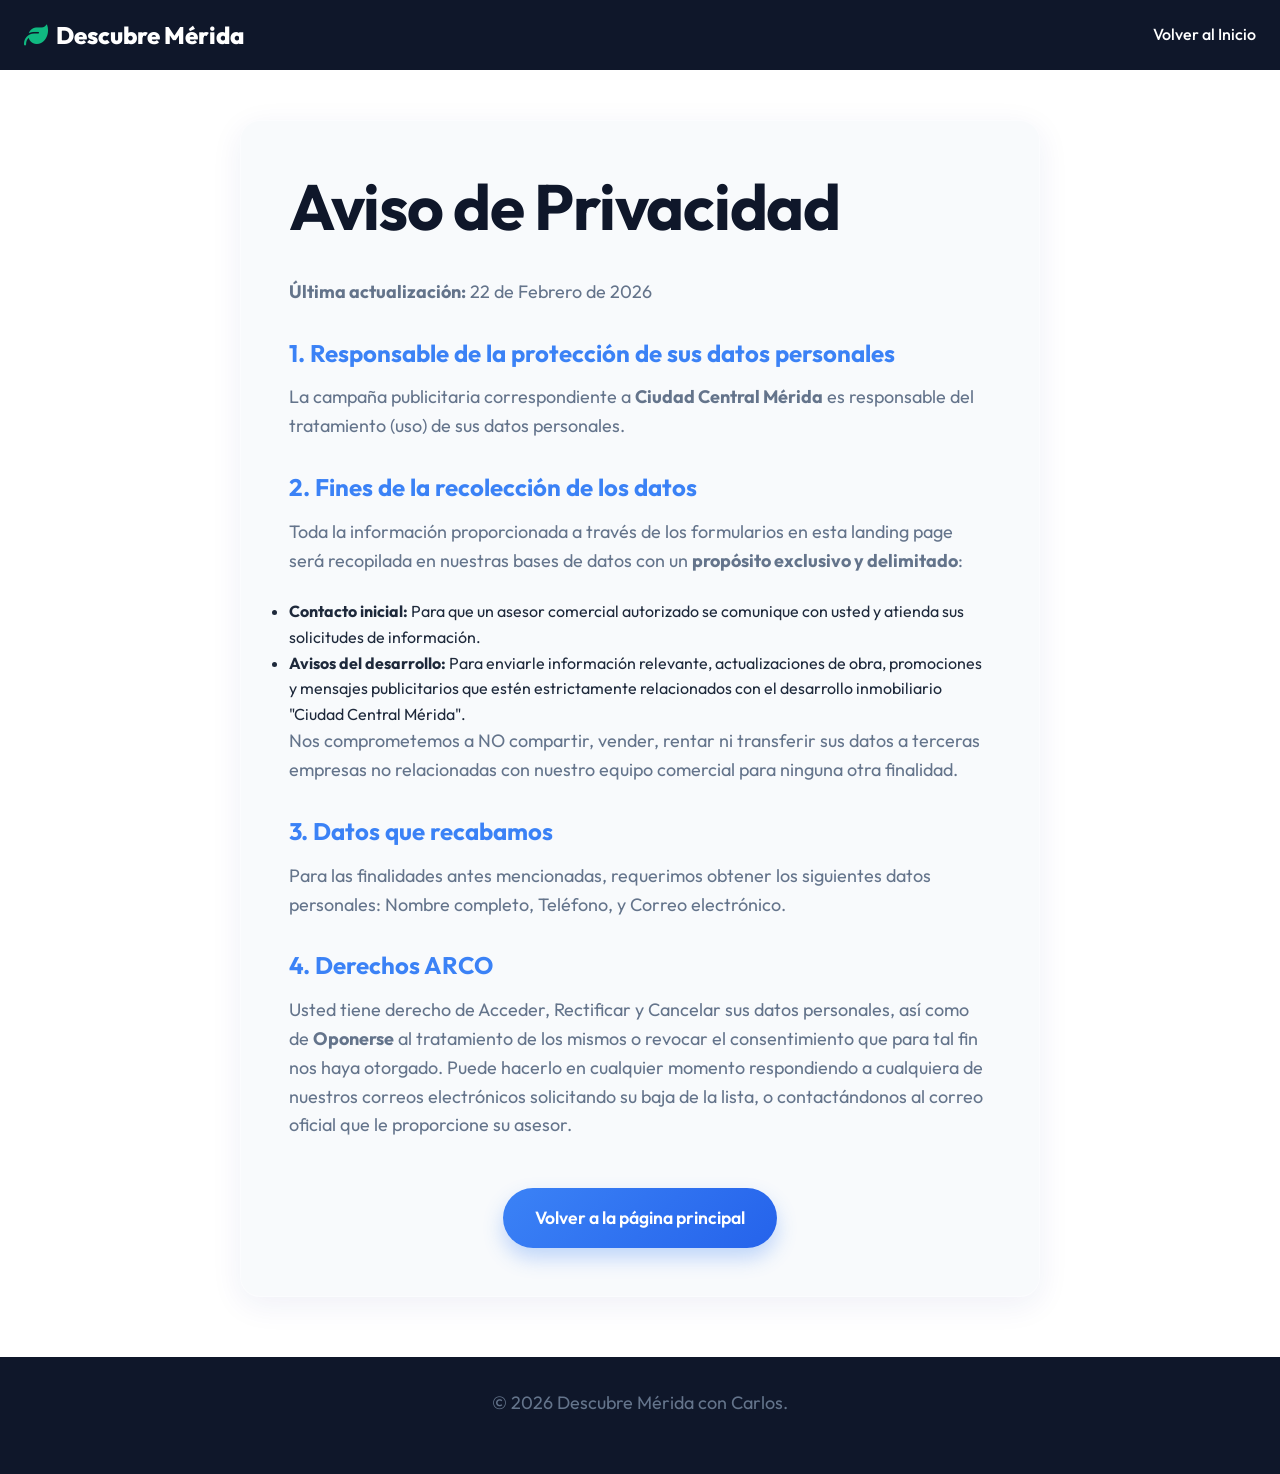
==== privacy.html @ 47a25b31 "Creacion del proyecto" ====
<!DOCTYPE html>
<html lang="es">

<head>
    <meta charset="UTF-8">
    <meta name="viewport" content="width=device-width, initial-scale=1.0">
    <title>Aviso de Privacidad - Descubre Mérida con Carlos</title>
    <!-- Fonts -->
    <link href="https://fonts.googleapis.com/css2?family=Outfit:wght@300;400;500;600;700;800&display=swap"
        rel="stylesheet">
    <link rel="stylesheet" href="assets/css/styles.css">
    <link rel="stylesheet" href="https://cdnjs.cloudflare.com/ajax/libs/font-awesome/6.4.0/css/all.min.css">
</head>

<body>

    <!-- Navigation -->
    <nav class="navbar" style="background: var(--primary);">
        <div class="container">
            <a href="index.html" class="logo">
                <i class="fa-solid fa-leaf" style="color: var(--accent);"></i>
                Descubre Mérida
            </a>
            <ul class="nav-links">
                <li><a href="index.html">Volver al Inicio</a></li>
            </ul>
        </div>
    </nav>

    <!-- Legal Content -->
    <section class="legal-page">
        <div class="container">
            <div class="legal-content glass" style="padding: 3rem; background: var(--background);">
                <h1>Aviso de Privacidad</h1>
                <p><strong>Última actualización:</strong> 22 de Febrero de 2026</p>

                <h2>1. Responsable de la protección de sus datos personales</h2>
                <p>La campaña publicitaria correspondiente a <strong>Ciudad Central Mérida</strong> es responsable del
                    tratamiento (uso) de sus datos personales. </p>

                <h2>2. Fines de la recolección de los datos</h2>
                <p>Toda la información proporcionada a través de los formularios en esta landing page será recopilada en
                    nuestras bases de datos con un <strong>propósito exclusivo y delimitado</strong>:</p>
                <ul>
                    <li><strong>Contacto inicial:</strong> Para que un asesor comercial autorizado se comunique con
                        usted y atienda sus solicitudes de información.</li>
                    <li><strong>Avisos del desarrollo:</strong> Para enviarle información relevante, actualizaciones de
                        obra, promociones y mensajes publicitarios que estén estrictamente relacionados con el
                        desarrollo inmobiliario "Ciudad Central Mérida".</li>
                </ul>
                <p>Nos comprometemos a NO compartir, vender, rentar ni transferir sus datos a terceras empresas no
                    relacionadas con nuestro equipo comercial para ninguna otra finalidad.</p>

                <h2>3. Datos que recabamos</h2>
                <p>Para las finalidades antes mencionadas, requerimos obtener los siguientes datos personales: Nombre
                    completo, Teléfono, y Correo electrónico.</p>

                <h2>4. Derechos ARCO</h2>
                <p>Usted tiene derecho de <string>Acceder, Rectificar y Cancelar</string> sus datos personales, así como
                    de <strong>Oponerse</strong> al tratamiento de los mismos o revocar el consentimiento que para tal
                    fin nos haya otorgado. Puede hacerlo en cualquier momento respondiendo a cualquiera de nuestros
                    correos electrónicos solicitando su baja de la lista, o contactándonos al correo oficial que le
                    proporcione su asesor.</p>

                <div style="margin-top: 3rem; text-align: center;">
                    <a href="index.html" class="btn btn-primary">Volver a la página principal</a>
                </div>
            </div>
        </div>
    </section>

    <footer style="padding-top: 2rem;">
        <div class="container">
            <div class="footer-bottom" style="border: none; padding-top: 0;">
                <p>&copy; 2026 Descubre Mérida con Carlos.</p>
            </div>
        </div>
    </footer>

</body>

</html>
---- assets/css/styles.css ----
:root {
  --primary: #0f172a;
  /* Deep Slate */
  --secondary: #3b82f6;
  /* Vibrant Blue */
  --accent: #10b981;
  /* Premium Green */
  --background: #f8fafc;
  /* Light Slate */
  --surface: #ffffff;
  --text-main: #1e293b;
  --text-light: #64748b;
  --glass-bg: rgba(255, 255, 255, 0.85);
  --glass-border: rgba(255, 255, 255, 0.4);
  --glass-shadow: 0 8px 32px 0 rgba(31, 38, 135, 0.07);

  --font-main: "Outfit", sans-serif;
}

* {
  margin: 0;
  padding: 0;
  box-sizing: border-box;
}

html {
  scroll-behavior: smooth;
}

body {
  font-family: var(--font-main);
  background-color: var(--background);
  color: var(--text-main);
  line-height: 1.6;
  overflow-x: hidden;
}

/* Typography */
h1,
h2,
h3,
h4 {
  font-weight: 700;
  line-height: 1.2;
}

h1 {
  font-size: clamp(2.5rem, 5vw, 4.5rem);
  letter-spacing: -0.02em;
}

h2 {
  font-size: clamp(2rem, 4vw, 3rem);
  margin-bottom: 1rem;
}

h3 {
  font-size: 1.5rem;
  margin-bottom: 0.75rem;
}

p {
  font-size: 1.125rem;
  color: var(--text-light);
  margin-bottom: 1.5rem;
}

/* Utilities */
.container {
  width: 100%;
  max-width: 1280px;
  margin: 0 auto;
  padding: 0 1.5rem;
}

.section {
  padding: 6rem 0;
}

.text-center {
  text-align: center;
}

/* Buttons */
.btn {
  display: inline-block;
  padding: 1rem 2rem;
  border-radius: 50px;
  font-weight: 600;
  text-decoration: none;
  transition: all 0.3s ease;
  cursor: pointer;
  border: none;
  font-size: 1.1rem;
}

.btn-primary {
  background: linear-gradient(135deg, var(--secondary), #2563eb);
  color: white;
  box-shadow: 0 10px 20px rgba(59, 130, 246, 0.3);
}

.btn-primary:hover {
  transform: translateY(-3px);
  box-shadow: 0 15px 25px rgba(59, 130, 246, 0.4);
}

.btn-outline {
  border: 2px solid white;
  color: white;
  background: transparent;
}

.btn-outline:hover {
  background: white;
  color: var(--primary);
}

/* Glassmorphism Classes */
.glass {
  background: var(--glass-bg);
  backdrop-filter: blur(12px);
  -webkit-backdrop-filter: blur(12px);
  border: 1px solid var(--glass-border);
  box-shadow: var(--glass-shadow);
  border-radius: 20px;
}

/* Navbar */
.navbar {
  position: fixed;
  top: 0;
  width: 100%;
  z-index: 1000;
  padding: 1rem 0;
  transition: all 0.3s ease;
}

.navbar.scrolled {
  background: rgba(255, 255, 255, 0.95);
  backdrop-filter: blur(10px);
  box-shadow: 0 4px 6px rgba(0, 0, 0, 0.05);
  padding: 0.75rem 0;
}

.navbar .container {
  display: flex;
  justify-content: space-between;
  align-items: center;
}

.logo {
  font-size: 1.5rem;
  font-weight: 800;
  color: white;
  text-decoration: none;
  display: flex;
  align-items: center;
  gap: 0.5rem;
}

.navbar.scrolled .logo {
  color: var(--primary);
}

.nav-links {
  display: flex;
  gap: 2rem;
  list-style: none;
}

.nav-links a {
  text-decoration: none;
  color: white;
  font-weight: 500;
  transition: color 0.3s ease;
}

.navbar.scrolled .nav-links a {
  color: var(--text-main);
}

.nav-links a:hover {
  color: var(--accent);
}

.mobile-menu-btn {
  display: none;
  background: none;
  border: none;
  color: white;
  font-size: 1.5rem;
  cursor: pointer;
}

.navbar.scrolled .mobile-menu-btn {
  color: var(--primary);
}

/* Hero Section */
.hero {
  min-height: 100vh;
  display: flex;
  align-items: center;
  position: relative;
  padding-top: 80px;
  background-image: url("../images/hero-bg.webp");
  /* To be generated */
  background-size: cover;
  background-position: center;
  background-attachment: fixed;
  color: white;
}

.hero-overlay {
  position: absolute;
  top: 0;
  left: 0;
  width: 100%;
  height: 100%;
  background: linear-gradient(to right,
      rgba(15, 23, 42, 0.9) 0%,
      rgba(15, 23, 42, 0.4) 100%);
  z-index: 1;
}

.hero .container {
  position: relative;
  z-index: 2;
  max-width: 800px;
  margin: 0;
  /* Align left */
}

.hero h1 {
  margin-bottom: 1.5rem;
}

.hero p {
  color: rgba(255, 255, 255, 0.9);
  font-size: 1.25rem;
  max-width: 600px;
  margin-bottom: 2rem;
}

.hero-buttons {
  display: flex;
  gap: 1rem;
}

/* Features/Benefits */
.features-grid {
  display: grid;
  grid-template-columns: repeat(auto-fit, minmax(250px, 1fr));
  gap: 2rem;
  margin-top: 3rem;
}

.feature-card {
  padding: 2.5rem 2rem;
  text-align: center;
  transition: transform 0.3s ease;
}

.feature-card:hover {
  transform: translateY(-10px);
}

.feature-icon {
  width: 60px;
  height: 60px;
  background: rgba(59, 130, 246, 0.1);
  color: var(--secondary);
  border-radius: 50%;
  display: flex;
  align-items: center;
  justify-content: center;
  font-size: 1.5rem;
  margin: 0 auto 1.5rem;
}

/* Amenities Section */
.amenities {
  background: var(--primary);
  color: white;
}

.amenities p {
  color: rgba(255, 255, 255, 0.7);
}

.amenities-grid {
  display: grid;
  grid-template-columns: repeat(auto-fit, minmax(280px, 1fr));
  gap: 1.5rem;
  margin-top: 4rem;
}

.amenity-card {
  position: relative;
  border-radius: 15px;
  overflow: hidden;
  aspect-ratio: 4/3;
  /* group-hover styling omitted for valid CSS */
}

.amenity-card img {
  width: 100%;
  height: 100%;
  object-fit: cover;
  transition: transform 0.5s ease;
}

.amenity-card:hover img {
  transform: scale(1.1);
}

.amenity-overlay {
  position: absolute;
  inset: 0;
  background: linear-gradient(to top, rgba(0, 0, 0, 0.8) 0%, transparent 60%);
  display: flex;
  align-items: flex-end;
  padding: 1.5rem;
}

.amenity-overlay h4 {
  color: white;
  margin: 0;
  font-size: 1.2rem;
}

/* Location Section */
.location-content {
  display: grid;
  grid-template-columns: 1fr 1fr;
  gap: 4rem;
  align-items: center;
  margin-top: 3rem;
}

.location-img {
  border-radius: 20px;
  width: 100%;
  box-shadow: 0 20px 40px rgba(0, 0, 0, 0.1);
}

.location-list {
  list-style: none;
  margin-top: 2rem;
}

.location-list li {
  display: flex;
  align-items: center;
  gap: 1rem;
  margin-bottom: 1rem;
  font-size: 1.1rem;
}

.location-list i {
  color: var(--accent);
}

/* Contact/Form Section */
.contact-section {
  background: linear-gradient(135deg, #f1f5f9 0%, #e2e8f0 100%);
  position: relative;
  overflow: hidden;
}

.contact-wrap {
  display: grid;
  grid-template-columns: 1fr 1fr;
  gap: 4rem;
  align-items: center;
}

.contact-form {
  padding: 3rem;
}

.form-group {
  margin-bottom: 1.5rem;
}

.form-group label {
  display: block;
  margin-bottom: 0.5rem;
  font-weight: 500;
  color: var(--text-main);
}

.form-control {
  width: 100%;
  padding: 1rem 1.5rem;
  border: 1px solid rgba(0, 0, 0, 0.1);
  border-radius: 10px;
  background: rgba(255, 255, 255, 0.9);
  font-family: inherit;
  font-size: 1rem;
  transition: all 0.3s ease;
}

.form-control:focus {
  outline: none;
  border-color: var(--secondary);
  box-shadow: 0 0 0 4px rgba(59, 130, 246, 0.1);
}

/* Legal Pages Standard Layout */
.legal-page {
  padding-top: 120px;
  padding-bottom: 60px;
  background: white;
}

.legal-content {
  max-width: 800px;
  margin: 0 auto;
}

.legal-content h1 {
  margin-bottom: 2rem;
  color: var(--primary);
}

.legal-content h2 {
  font-size: 1.5rem;
  margin-top: 2rem;
  margin-bottom: 1rem;
  color: var(--secondary);
}

/* Footer */
footer {
  background: var(--primary);
  color: white;
  padding: 4rem 0 2rem;
}

.footer-grid {
  display: grid;
  grid-template-columns: repeat(auto-fit, minmax(200px, 1fr));
  gap: 3rem;
  margin-bottom: 3rem;
}

.footer-col h4 {
  margin-bottom: 1.5rem;
  color: white;
}

.footer-links {
  list-style: none;
}

.footer-links li {
  margin-bottom: 0.75rem;
}

.footer-links a {
  color: rgba(255, 255, 255, 0.7);
  text-decoration: none;
  transition: color 0.3s ease;
}

.footer-links a:hover {
  color: white;
}

.footer-bottom {
  text-align: center;
  padding-top: 2rem;
  border-top: 1px solid rgba(255, 255, 255, 0.1);
  color: rgba(255, 255, 255, 0.5);
  font-size: 0.9rem;
}

/* Pricing Section */
.pricing-grid {
  display: grid;
  grid-template-columns: repeat(auto-fit, minmax(300px, 1fr));
  gap: 2.5rem;
  margin-top: 3rem;
  align-items: center;
}

.pricing-card {
  padding: 3rem 2rem;
  border-radius: 20px;
  text-align: center;
  transition: all 0.4s cubic-bezier(0.175, 0.885, 0.32, 1.275);
  position: relative;
  overflow: hidden;
  display: flex;
  flex-direction: column;
  height: 100%;
}

.pricing-card:hover {
  transform: translateY(-15px);
  box-shadow: 0 20px 40px rgba(59, 130, 246, 0.15);
}

.pricing-card.highlighted {
  border: 2px solid var(--secondary);
  transform: scale(1.05);
  box-shadow: 0 15px 35px rgba(59, 130, 246, 0.1);
}

.pricing-card.highlighted:hover {
  transform: scale(1.05) translateY(-10px);
}

.pricing-header {
  margin-bottom: 1rem;
}

.pricing-badge {
  display: inline-block;
  font-size: 0.85rem;
  font-weight: 700;
  letter-spacing: 1px;
  color: var(--text-light);
  margin-bottom: 0.5rem;
}

.pricing-badge.highlighted-text {
  color: var(--secondary);
}

.pricing-card h3 {
  font-size: 2.5rem;
  margin-bottom: 0;
  color: var(--primary);
}

.pricing-card h3.highlighted-text {
  color: var(--secondary);
}

.pricing-details {
  margin: 1.5rem 0 2rem;
  flex-grow: 1;
}

.price-label {
  font-size: 0.9rem;
  color: var(--text-light);
  margin-bottom: 0.2rem;
}

.price-value,
.monthly-value,
.financing-value {
  font-size: 1.8rem;
  color: var(--primary);
  margin-bottom: 0;
}

.price-value .currency,
.monthly-value .currency {
  font-size: 1rem;
  vertical-align: super;
  margin-left: 0.2rem;
  color: var(--text-light);
}

.divider {
  height: 1px;
  background: rgba(0, 0, 0, 0.05);
  margin: 1rem auto;
  width: 50%;
}

.pricing-action {
  margin-top: auto;
}

.pricing-btn {
  width: 100%;
  font-weight: 700;
  padding: 1.2rem;
}

/* Scroll Animations */
.reveal {
  opacity: 0;
  transform: translateY(30px);
  transition: all 0.8s ease-out;
}

.reveal.active {
  opacity: 1;
  transform: translateY(0);
}

/* Responsive */
@media (max-width: 900px) {

  .location-content,
  .contact-wrap {
    grid-template-columns: 1fr;
  }
}

@media (max-width: 768px) {
  .nav-links {
    position: absolute;
    top: 100%;
    left: 0;
    width: 100%;
    background: white;
    flex-direction: column;
    padding: 2rem;
    box-shadow: 0 10px 20px rgba(0, 0, 0, 0.1);
    clip-path: circle(0% at 100% 0);
    transition: all 0.4s ease-out;
    gap: 1.5rem;
  }

  .nav-links.active {
    clip-path: circle(150% at 100% 0);
  }

  .nav-links a {
    color: var(--text-main);
    font-size: 1.2rem;
  }

  .mobile-menu-btn {
    display: block;
  }

  .hero h1 {
    font-size: 2.5rem;
  }

  .hero-buttons {
    flex-direction: column;
  }
}
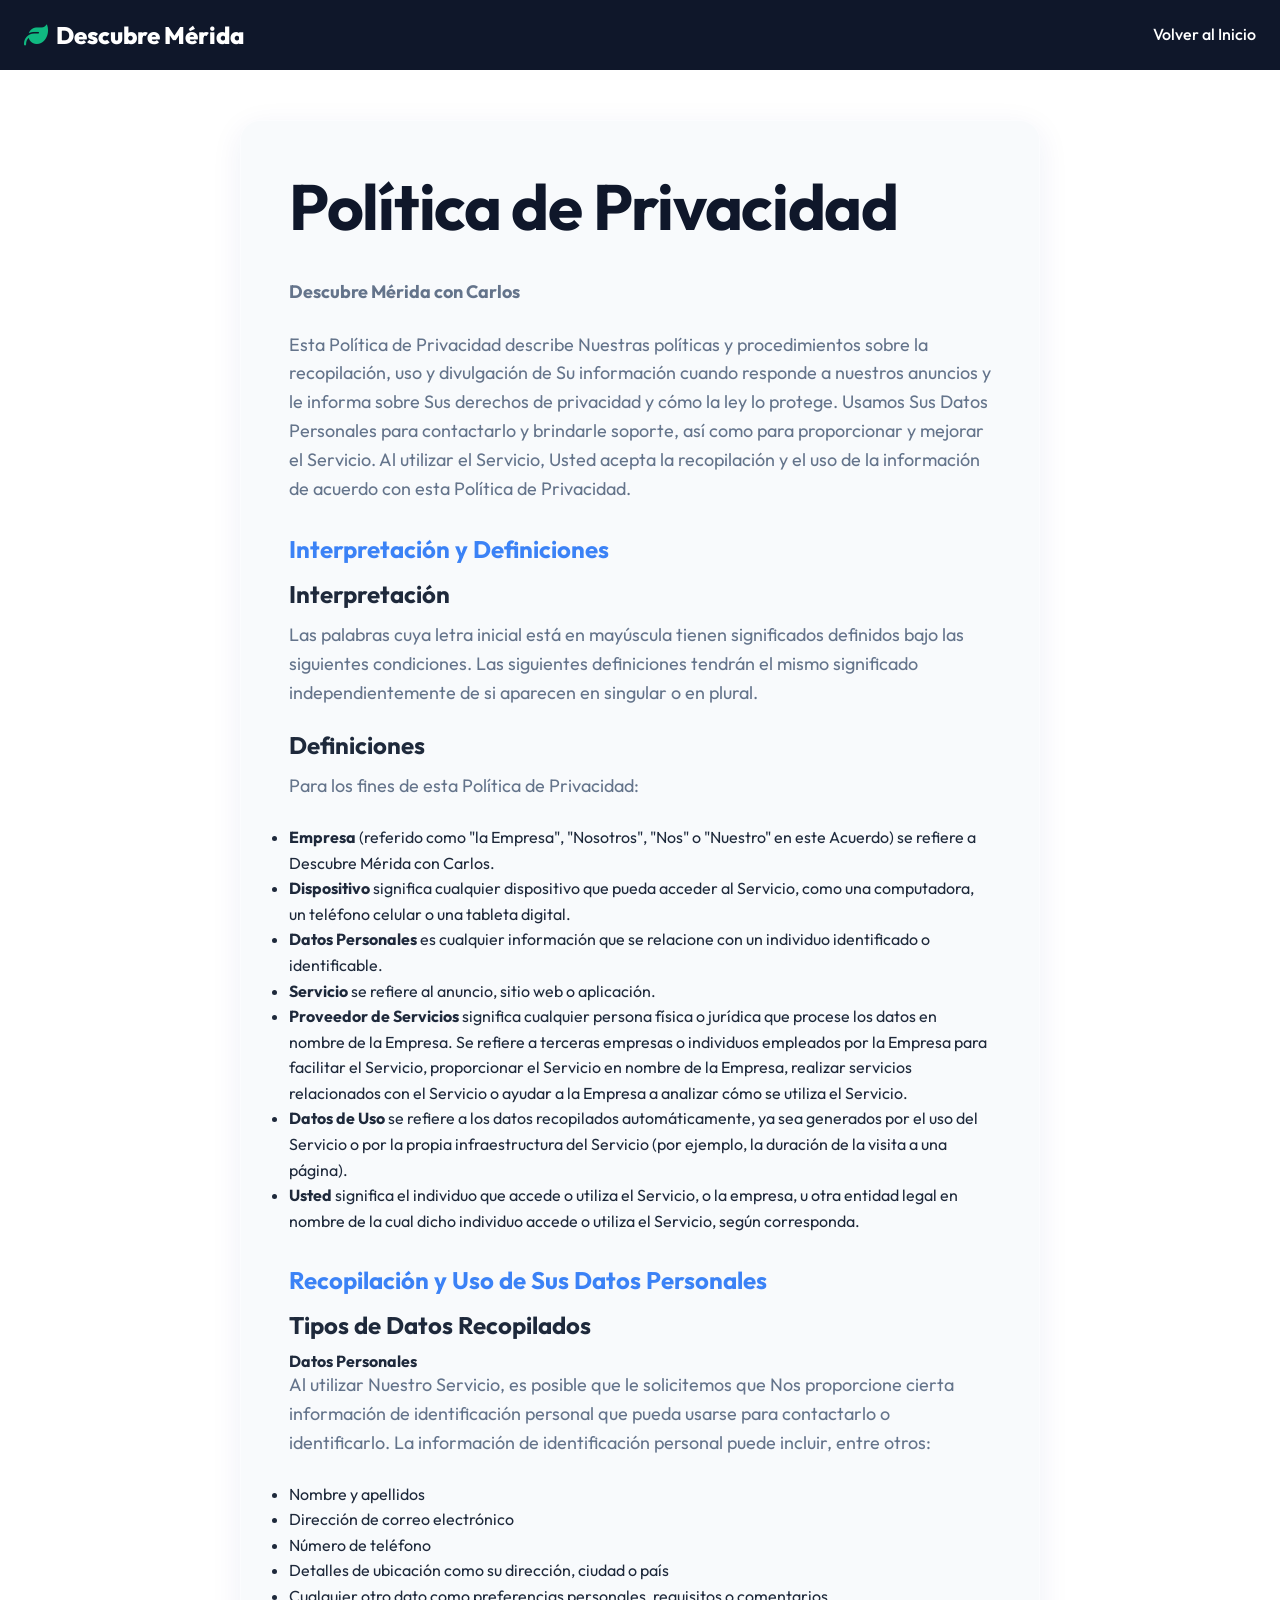
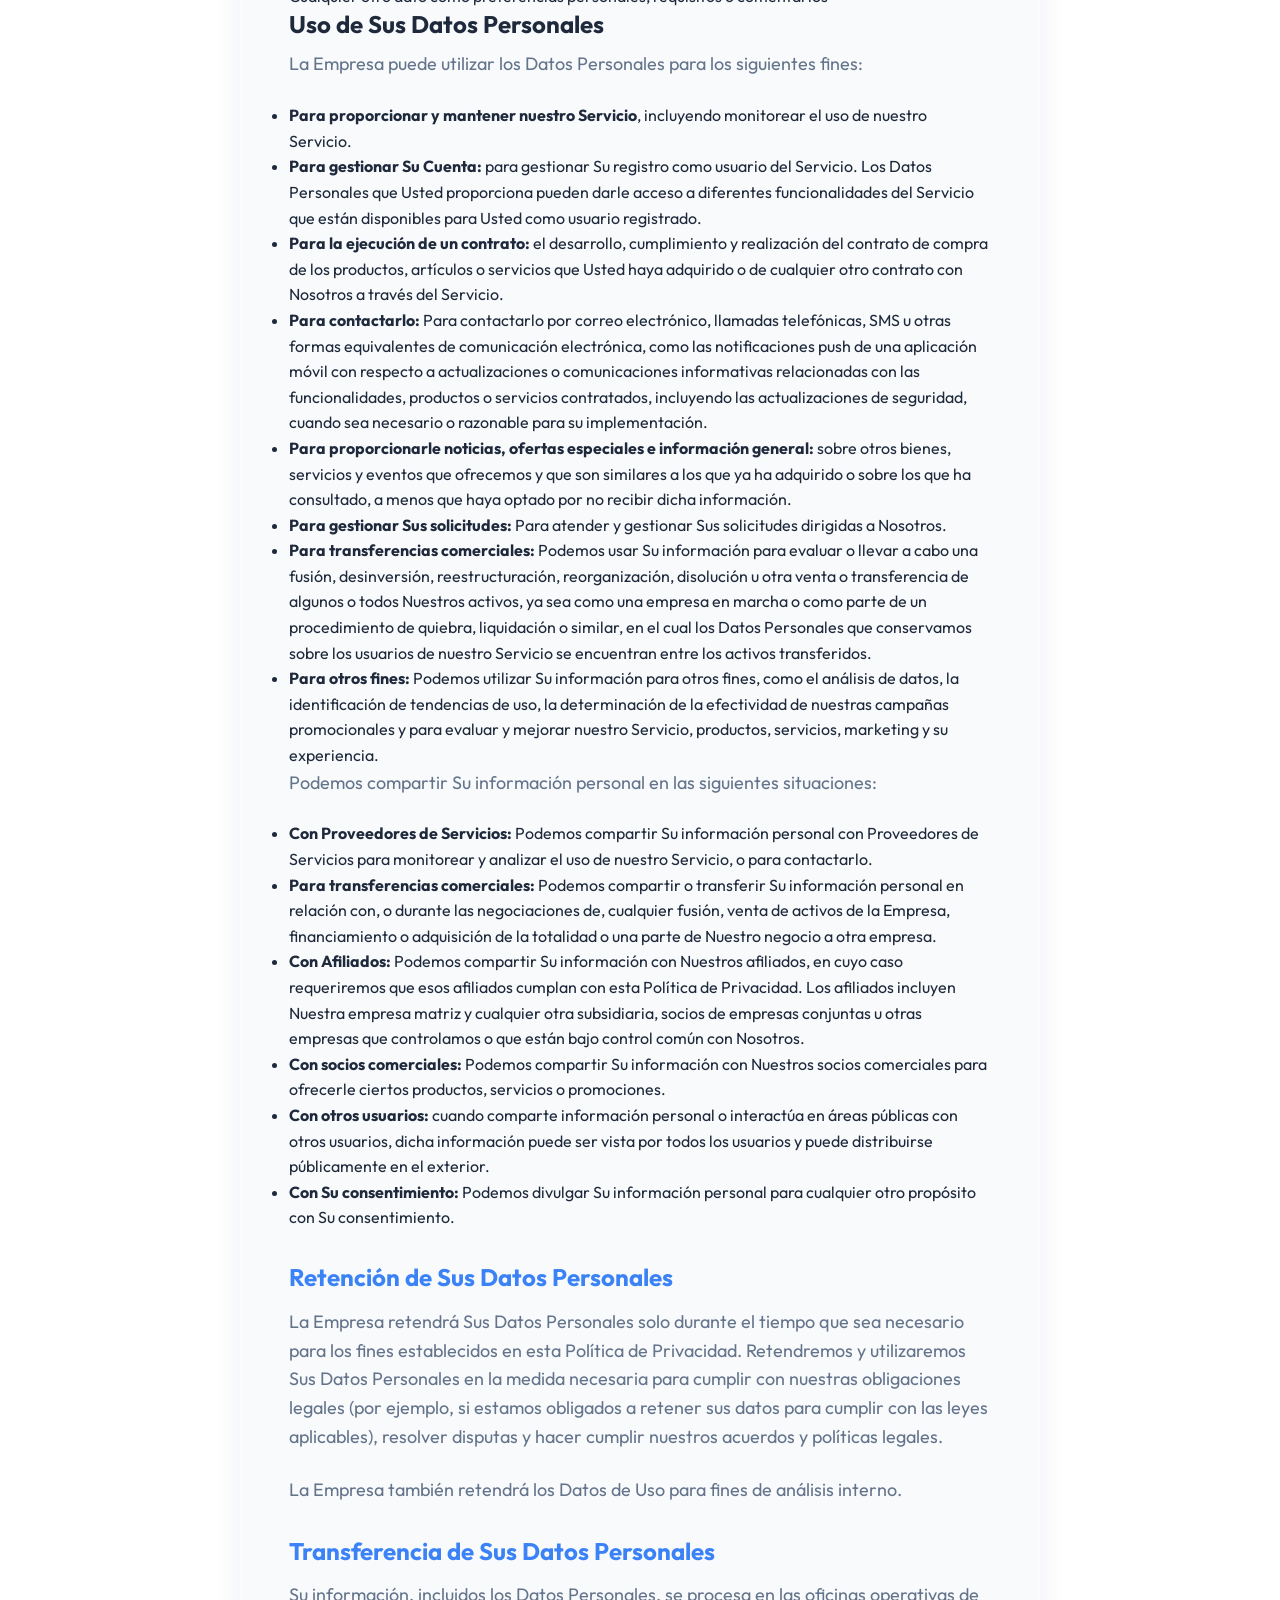
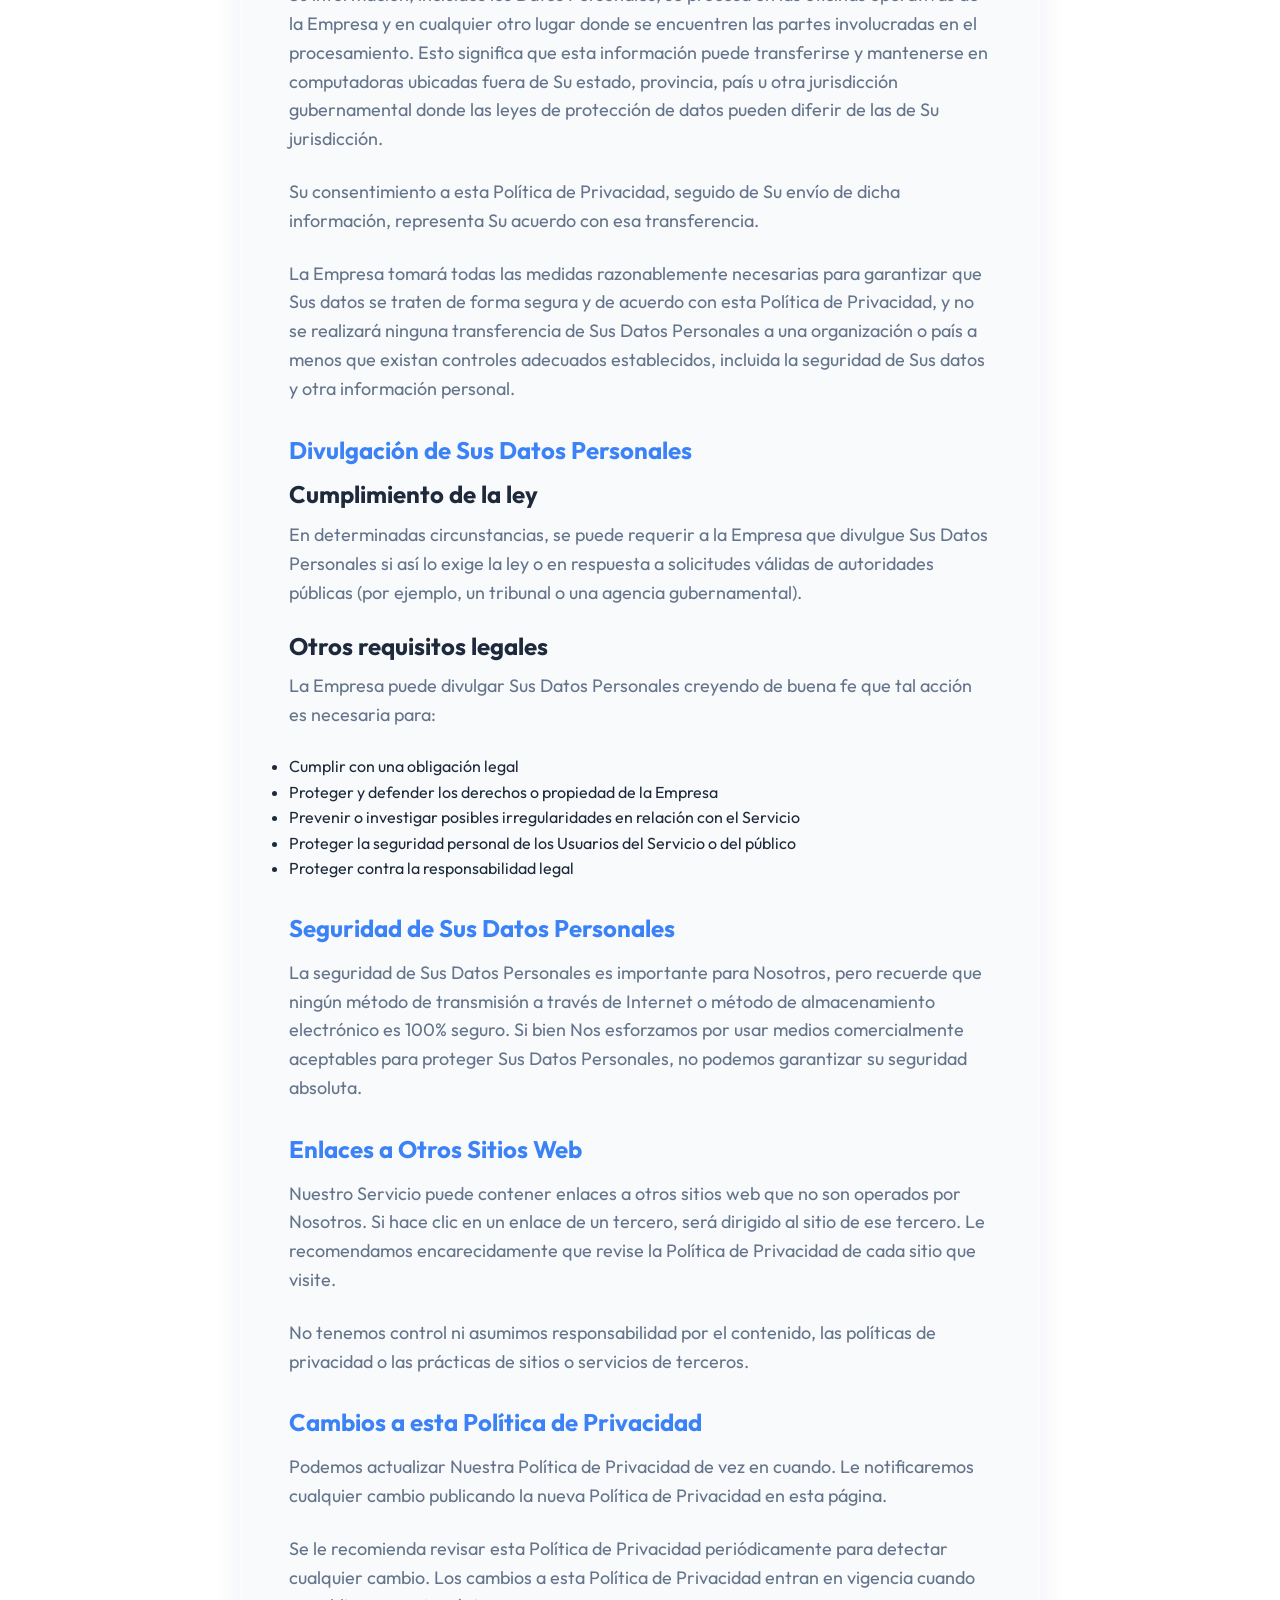
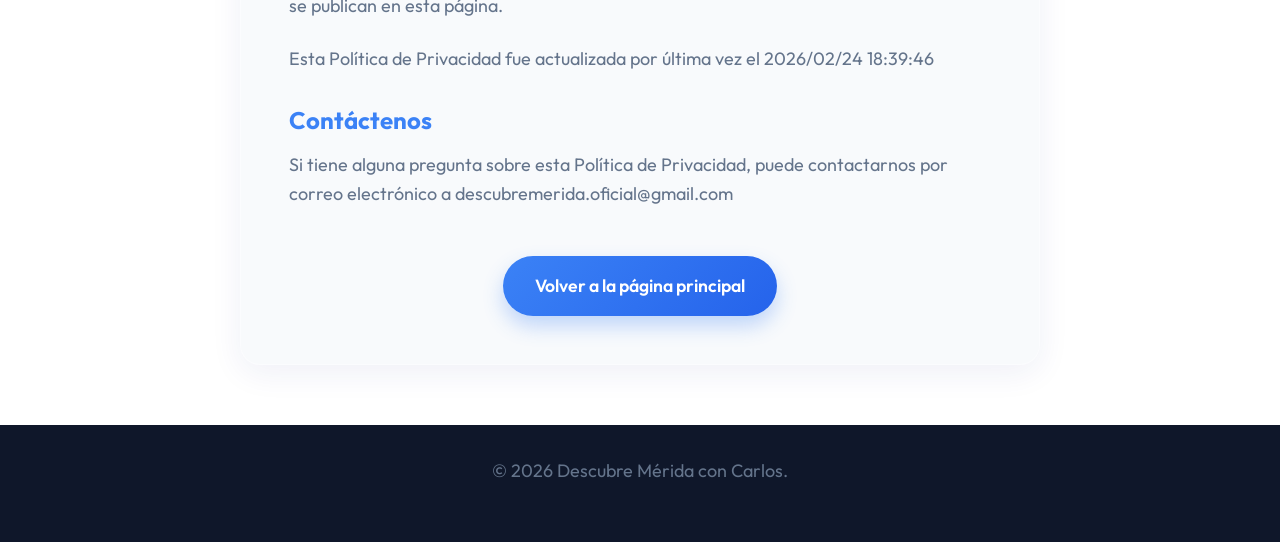
==== commit 8f91cf19: "Cambios" ====
--- a/privacy.html
+++ b/privacy.html
@@ -1,82 +1,211 @@
-<!DOCTYPE html>
+<!doctype html>
 <html lang="es">
 
 <head>
-    <meta charset="UTF-8">
-    <meta name="viewport" content="width=device-width, initial-scale=1.0">
-    <title>Aviso de Privacidad - Descubre Mérida con Carlos</title>
-    <!-- Fonts -->
-    <link href="https://fonts.googleapis.com/css2?family=Outfit:wght@300;400;500;600;700;800&display=swap"
-        rel="stylesheet">
-    <link rel="stylesheet" href="assets/css/styles.css">
-    <link rel="stylesheet" href="https://cdnjs.cloudflare.com/ajax/libs/font-awesome/6.4.0/css/all.min.css">
+  <meta charset="UTF-8" />
+  <meta name="viewport" content="width=device-width, initial-scale=1.0" />
+  <title>Aviso de Privacidad - Descubre Mérida con Carlos</title>
+  <!-- Fonts -->
+  <link href="https://fonts.googleapis.com/css2?family=Outfit:wght@300;400;500;600;700;800&display=swap"
+    rel="stylesheet" />
+  <link rel="stylesheet" href="assets/css/styles.css" />
+  <link rel="stylesheet" href="https://cdnjs.cloudflare.com/ajax/libs/font-awesome/6.4.0/css/all.min.css" />
 </head>
 
 <body>
-
-    <!-- Navigation -->
-    <nav class="navbar" style="background: var(--primary);">
-        <div class="container">
-            <a href="index.html" class="logo">
-                <i class="fa-solid fa-leaf" style="color: var(--accent);"></i>
-                Descubre Mérida
-            </a>
-            <ul class="nav-links">
-                <li><a href="index.html">Volver al Inicio</a></li>
-            </ul>
+  <!-- Navigation -->
+  <nav class="navbar" style="background: var(--primary)">
+    <div class="container">
+      <a href="index.html" class="logo">
+        <i class="fa-solid fa-leaf" style="color: var(--accent)"></i>
+        Descubre Mérida
+      </a>
+      <ul class="nav-links">
+        <li><a href="index.html">Volver al Inicio</a></li>
+      </ul>
+    </div>
+  </nav>
+
+  <!-- Legal Content -->
+  <section class="legal-page">
+    <div class="container">
+      <div class="legal-content glass" style="padding: 3rem; background: var(--background)">
+        <h1>Política de Privacidad</h1>
+        <p><strong>Descubre Mérida con Carlos</strong></p>
+
+        <p>Esta Política de Privacidad describe Nuestras políticas y procedimientos sobre la recopilación, uso y
+          divulgación de Su información cuando responde a nuestros anuncios y le informa sobre Sus derechos de
+          privacidad y cómo la ley lo protege. Usamos Sus Datos Personales para contactarlo y brindarle soporte, así
+          como para proporcionar y mejorar el Servicio. Al utilizar el Servicio, Usted acepta la recopilación y el uso
+          de la información de acuerdo con esta Política de Privacidad.</p>
+
+        <h2>Interpretación y Definiciones</h2>
+        <h3>Interpretación</h3>
+        <p>Las palabras cuya letra inicial está en mayúscula tienen significados definidos bajo las siguientes
+          condiciones. Las siguientes definiciones tendrán el mismo significado independientemente de si aparecen en
+          singular o en plural.</p>
+
+        <h3>Definiciones</h3>
+        <p>Para los fines de esta Política de Privacidad:</p>
+        <ul>
+          <li><strong>Empresa</strong> (referido como "la Empresa", "Nosotros", "Nos" o "Nuestro" en este Acuerdo) se
+            refiere a Descubre Mérida con Carlos.</li>
+          <li><strong>Dispositivo</strong> significa cualquier dispositivo que pueda acceder al Servicio, como una
+            computadora, un teléfono celular o una tableta digital.</li>
+          <li><strong>Datos Personales</strong> es cualquier información que se relacione con un individuo identificado
+            o identificable.</li>
+          <li><strong>Servicio</strong> se refiere al anuncio, sitio web o aplicación.</li>
+          <li><strong>Proveedor de Servicios</strong> significa cualquier persona física o jurídica que procese los
+            datos en nombre de la Empresa. Se refiere a terceras empresas o individuos empleados por la Empresa para
+            facilitar el Servicio, proporcionar el Servicio en nombre de la Empresa, realizar servicios relacionados con
+            el Servicio o ayudar a la Empresa a analizar cómo se utiliza el Servicio.</li>
+          <li><strong>Datos de Uso</strong> se refiere a los datos recopilados automáticamente, ya sea generados por el
+            uso del Servicio o por la propia infraestructura del Servicio (por ejemplo, la duración de la visita a una
+            página).</li>
+          <li><strong>Usted</strong> significa el individuo que accede o utiliza el Servicio, o la empresa, u otra
+            entidad legal en nombre de la cual dicho individuo accede o utiliza el Servicio, según corresponda.</li>
+        </ul>
+
+        <h2>Recopilación y Uso de Sus Datos Personales</h2>
+        <h3>Tipos de Datos Recopilados</h3>
+        <h4>Datos Personales</h4>
+        <p>Al utilizar Nuestro Servicio, es posible que le solicitemos que Nos proporcione cierta información de
+          identificación personal que pueda usarse para contactarlo o identificarlo. La información de identificación
+          personal puede incluir, entre otros:</p>
+        <ul>
+          <li>Nombre y apellidos</li>
+          <li>Dirección de correo electrónico</li>
+          <li>Número de teléfono</li>
+          <li>Detalles de ubicación como su dirección, ciudad o país</li>
+          <li>Cualquier otro dato como preferencias personales, requisitos o comentarios</li>
+        </ul>
+
+        <h3>Uso de Sus Datos Personales</h3>
+        <p>La Empresa puede utilizar los Datos Personales para los siguientes fines:</p>
+        <ul>
+          <li><strong>Para proporcionar y mantener nuestro Servicio</strong>, incluyendo monitorear el uso de nuestro
+            Servicio.</li>
+          <li><strong>Para gestionar Su Cuenta:</strong> para gestionar Su registro como usuario del Servicio. Los Datos
+            Personales que Usted proporciona pueden darle acceso a diferentes funcionalidades del Servicio que están
+            disponibles para Usted como usuario registrado.</li>
+          <li><strong>Para la ejecución de un contrato:</strong> el desarrollo, cumplimiento y realización del contrato
+            de compra de los productos, artículos o servicios que Usted haya adquirido o de cualquier otro contrato con
+            Nosotros a través del Servicio.</li>
+          <li><strong>Para contactarlo:</strong> Para contactarlo por correo electrónico, llamadas telefónicas, SMS u
+            otras formas equivalentes de comunicación electrónica, como las notificaciones push de una aplicación móvil
+            con respecto a actualizaciones o comunicaciones informativas relacionadas con las funcionalidades, productos
+            o servicios contratados, incluyendo las actualizaciones de seguridad, cuando sea necesario o razonable para
+            su implementación.</li>
+          <li><strong>Para proporcionarle noticias, ofertas especiales e información general:</strong> sobre otros
+            bienes, servicios y eventos que ofrecemos y que son similares a los que ya ha adquirido o sobre los que ha
+            consultado, a menos que haya optado por no recibir dicha información.</li>
+          <li><strong>Para gestionar Sus solicitudes:</strong> Para atender y gestionar Sus solicitudes dirigidas a
+            Nosotros.</li>
+          <li><strong>Para transferencias comerciales:</strong> Podemos usar Su información para evaluar o llevar a cabo
+            una fusión, desinversión, reestructuración, reorganización, disolución u otra venta o transferencia de
+            algunos o todos Nuestros activos, ya sea como una empresa en marcha o como parte de un procedimiento de
+            quiebra, liquidación o similar, en el cual los Datos Personales que conservamos sobre los usuarios de
+            nuestro Servicio se encuentran entre los activos transferidos.</li>
+          <li><strong>Para otros fines:</strong> Podemos utilizar Su información para otros fines, como el análisis de
+            datos, la identificación de tendencias de uso, la determinación de la efectividad de nuestras campañas
+            promocionales y para evaluar y mejorar nuestro Servicio, productos, servicios, marketing y su experiencia.
+          </li>
+        </ul>
+
+        <p>Podemos compartir Su información personal en las siguientes situaciones:</p>
+        <ul>
+          <li><strong>Con Proveedores de Servicios:</strong> Podemos compartir Su información personal con Proveedores
+            de Servicios para monitorear y analizar el uso de nuestro Servicio, o para contactarlo.</li>
+          <li><strong>Para transferencias comerciales:</strong> Podemos compartir o transferir Su información personal
+            en relación con, o durante las negociaciones de, cualquier fusión, venta de activos de la Empresa,
+            financiamiento o adquisición de la totalidad o una parte de Nuestro negocio a otra empresa.</li>
+          <li><strong>Con Afiliados:</strong> Podemos compartir Su información con Nuestros afiliados, en cuyo caso
+            requeriremos que esos afiliados cumplan con esta Política de Privacidad. Los afiliados incluyen Nuestra
+            empresa matriz y cualquier otra subsidiaria, socios de empresas conjuntas u otras empresas que controlamos o
+            que están bajo control común con Nosotros.</li>
+          <li><strong>Con socios comerciales:</strong> Podemos compartir Su información con Nuestros socios comerciales
+            para ofrecerle ciertos productos, servicios o promociones.</li>
+          <li><strong>Con otros usuarios:</strong> cuando comparte información personal o interactúa en áreas públicas
+            con otros usuarios, dicha información puede ser vista por todos los usuarios y puede distribuirse
+            públicamente en el exterior.</li>
+          <li><strong>Con Su consentimiento:</strong> Podemos divulgar Su información personal para cualquier otro
+            propósito con Su consentimiento.</li>
+        </ul>
+
+        <h2>Retención de Sus Datos Personales</h2>
+        <p>La Empresa retendrá Sus Datos Personales solo durante el tiempo que sea necesario para los fines establecidos
+          en esta Política de Privacidad. Retendremos y utilizaremos Sus Datos Personales en la medida necesaria para
+          cumplir con nuestras obligaciones legales (por ejemplo, si estamos obligados a retener sus datos para cumplir
+          con las leyes aplicables), resolver disputas y hacer cumplir nuestros acuerdos y políticas legales.</p>
+        <p>La Empresa también retendrá los Datos de Uso para fines de análisis interno.</p>
+
+        <h2>Transferencia de Sus Datos Personales</h2>
+        <p>Su información, incluidos los Datos Personales, se procesa en las oficinas operativas de la Empresa y en
+          cualquier otro lugar donde se encuentren las partes involucradas en el procesamiento. Esto significa que esta
+          información puede transferirse y mantenerse en computadoras ubicadas fuera de Su estado, provincia, país u
+          otra jurisdicción gubernamental donde las leyes de protección de datos pueden diferir de las de Su
+          jurisdicción.</p>
+        <p>Su consentimiento a esta Política de Privacidad, seguido de Su envío de dicha información, representa Su
+          acuerdo con esa transferencia.</p>
+        <p>La Empresa tomará todas las medidas razonablemente necesarias para garantizar que Sus datos se traten de
+          forma segura y de acuerdo con esta Política de Privacidad, y no se realizará ninguna transferencia de Sus
+          Datos Personales a una organización o país a menos que existan controles adecuados establecidos, incluida la
+          seguridad de Sus datos y otra información personal.</p>
+
+        <h2>Divulgación de Sus Datos Personales</h2>
+        <h3>Cumplimiento de la ley</h3>
+        <p>En determinadas circunstancias, se puede requerir a la Empresa que divulgue Sus Datos Personales si así lo
+          exige la ley o en respuesta a solicitudes válidas de autoridades públicas (por ejemplo, un tribunal o una
+          agencia gubernamental).</p>
+
+        <h3>Otros requisitos legales</h3>
+        <p>La Empresa puede divulgar Sus Datos Personales creyendo de buena fe que tal acción es necesaria para:</p>
+        <ul>
+          <li>Cumplir con una obligación legal</li>
+          <li>Proteger y defender los derechos o propiedad de la Empresa</li>
+          <li>Prevenir o investigar posibles irregularidades en relación con el Servicio</li>
+          <li>Proteger la seguridad personal de los Usuarios del Servicio o del público</li>
+          <li>Proteger contra la responsabilidad legal</li>
+        </ul>
+
+        <h2>Seguridad de Sus Datos Personales</h2>
+        <p>La seguridad de Sus Datos Personales es importante para Nosotros, pero recuerde que ningún método de
+          transmisión a través de Internet o método de almacenamiento electrónico es 100% seguro. Si bien Nos esforzamos
+          por usar medios comercialmente aceptables para proteger Sus Datos Personales, no podemos garantizar su
+          seguridad absoluta.</p>
+
+        <h2>Enlaces a Otros Sitios Web</h2>
+        <p>Nuestro Servicio puede contener enlaces a otros sitios web que no son operados por Nosotros. Si hace clic en
+          un enlace de un tercero, será dirigido al sitio de ese tercero. Le recomendamos encarecidamente que revise la
+          Política de Privacidad de cada sitio que visite.</p>
+        <p>No tenemos control ni asumimos responsabilidad por el contenido, las políticas de privacidad o las prácticas
+          de sitios o servicios de terceros.</p>
+
+        <h2>Cambios a esta Política de Privacidad</h2>
+        <p>Podemos actualizar Nuestra Política de Privacidad de vez en cuando. Le notificaremos cualquier cambio
+          publicando la nueva Política de Privacidad en esta página.</p>
+        <p>Se le recomienda revisar esta Política de Privacidad periódicamente para detectar cualquier cambio. Los
+          cambios a esta Política de Privacidad entran en vigencia cuando se publican en esta página.</p>
+        <p>Esta Política de Privacidad fue actualizada por última vez el 2026/02/24 18:39:46</p>
+
+        <h2>Contáctenos</h2>
+        <p>Si tiene alguna pregunta sobre esta Política de Privacidad, puede contactarnos por correo electrónico a
+          descubremerida.oficial@gmail.com</p>
+
+        <div style="margin-top: 3rem; text-align: center">
+          <a href="index.html" class="btn btn-primary">Volver a la página principal</a>
         </div>
-    </nav>
-
-    <!-- Legal Content -->
-    <section class="legal-page">
-        <div class="container">
-            <div class="legal-content glass" style="padding: 3rem; background: var(--background);">
-                <h1>Aviso de Privacidad</h1>
-                <p><strong>Última actualización:</strong> 22 de Febrero de 2026</p>
-
-                <h2>1. Responsable de la protección de sus datos personales</h2>
-                <p>La campaña publicitaria correspondiente a <strong>Ciudad Central Mérida</strong> es responsable del
-                    tratamiento (uso) de sus datos personales. </p>
-
-                <h2>2. Fines de la recolección de los datos</h2>
-                <p>Toda la información proporcionada a través de los formularios en esta landing page será recopilada en
-                    nuestras bases de datos con un <strong>propósito exclusivo y delimitado</strong>:</p>
-                <ul>
-                    <li><strong>Contacto inicial:</strong> Para que un asesor comercial autorizado se comunique con
-                        usted y atienda sus solicitudes de información.</li>
-                    <li><strong>Avisos del desarrollo:</strong> Para enviarle información relevante, actualizaciones de
-                        obra, promociones y mensajes publicitarios que estén estrictamente relacionados con el
-                        desarrollo inmobiliario "Ciudad Central Mérida".</li>
-                </ul>
-                <p>Nos comprometemos a NO compartir, vender, rentar ni transferir sus datos a terceras empresas no
-                    relacionadas con nuestro equipo comercial para ninguna otra finalidad.</p>
-
-                <h2>3. Datos que recabamos</h2>
-                <p>Para las finalidades antes mencionadas, requerimos obtener los siguientes datos personales: Nombre
-                    completo, Teléfono, y Correo electrónico.</p>
-
-                <h2>4. Derechos ARCO</h2>
-                <p>Usted tiene derecho de <string>Acceder, Rectificar y Cancelar</string> sus datos personales, así como
-                    de <strong>Oponerse</strong> al tratamiento de los mismos o revocar el consentimiento que para tal
-                    fin nos haya otorgado. Puede hacerlo en cualquier momento respondiendo a cualquiera de nuestros
-                    correos electrónicos solicitando su baja de la lista, o contactándonos al correo oficial que le
-                    proporcione su asesor.</p>
-
-                <div style="margin-top: 3rem; text-align: center;">
-                    <a href="index.html" class="btn btn-primary">Volver a la página principal</a>
-                </div>
-            </div>
-        </div>
-    </section>
-
-    <footer style="padding-top: 2rem;">
-        <div class="container">
-            <div class="footer-bottom" style="border: none; padding-top: 0;">
-                <p>&copy; 2026 Descubre Mérida con Carlos.</p>
-            </div>
-        </div>
-    </footer>
-
+      </div>
+    </div>
+  </section>
+
+  <footer style="padding-top: 2rem">
+    <div class="container">
+      <div class="footer-bottom" style="border: none; padding-top: 0">
+        <p>&copy; 2026 Descubre Mérida con Carlos.</p>
+      </div>
+    </div>
+  </footer>
 </body>
 
 </html>
--- a/assets/css/styles.css
+++ b/assets/css/styles.css
@@ -204,7 +204,7 @@
   align-items: center;
   position: relative;
   padding-top: 80px;
-  background-image: url("../images/hero-bg.webp");
+  background-image: url("../images/ciudad-central-merida-estilo-de-vida-scaled.jpg");
   /* To be generated */
   background-size: cover;
   background-position: center;
@@ -371,9 +371,9 @@
 
 .contact-wrap {
   display: grid;
-  grid-template-columns: 1fr 1fr;
+  grid-template-columns: 1.2fr 1fr;
   gap: 4rem;
-  align-items: center;
+  align-items: stretch;
 }
 
 .contact-form {
@@ -408,6 +408,73 @@
   box-shadow: 0 0 0 4px rgba(59, 130, 246, 0.1);
 }
 
+/* Advisor Slider */
+.advisor-slider {
+  position: relative;
+  width: 100%;
+  height: 100%;
+  border-radius: 0 20px 20px 0;
+  overflow: hidden;
+  min-height: 400px;
+}
+
+.slider-img {
+  position: absolute;
+  top: 0;
+  left: 0;
+  width: 100%;
+  height: 100%;
+  opacity: 0;
+  transition: opacity 1s ease-in-out;
+  z-index: 1;
+}
+
+.advisor-img {
+  width: 100%;
+  height: 100%;
+  object-fit: cover;
+  object-position: top center;
+}
+
+.advisor-info {
+  position: absolute;
+  bottom: 0;
+  left: 0;
+  width: 100%;
+  background: rgba(15, 23, 42, 0.85);
+  color: white;
+  padding: 1rem;
+  text-align: center;
+  z-index: 10;
+  backdrop-filter: blur(4px);
+}
+
+.advisor-info strong {
+  color: var(--accent);
+  font-size: 1.1rem;
+  display: block;
+  margin-bottom: 0.2rem;
+}
+
+.slider-img.active {
+  opacity: 1;
+  z-index: 2;
+}
+
+#javier-img {
+  position: absolute;
+  height: 85%;
+  width: auto;
+  max-width: 90%;
+  left: 50%;
+  top: 5%;
+  transform: translateX(-50%);
+  object-fit: contain;
+  object-position: bottom center;
+  border-radius: 10px;
+  -webkit-box-reflect: below 0px linear-gradient(to bottom, rgba(0, 0, 0, 0.4) 0%, transparent 15%);
+}
+
 /* Legal Pages Standard Layout */
 .legal-page {
   padding-top: 120px;
@@ -601,7 +668,24 @@
 
   .location-content,
   .contact-wrap {
-    grid-template-columns: 1fr;
+    display: flex;
+    flex-direction: column;
+  }
+
+  .contact-wrap .contact-form {
+    order: 1;
+    /* Form first on mobile */
+  }
+
+  .contact-wrap .contact-info {
+    order: 2;
+    /* Image second on mobile */
+    width: 100%;
+  }
+
+  .advisor-slider {
+    border-radius: 20px;
+    min-height: 450px;
   }
 }
 
